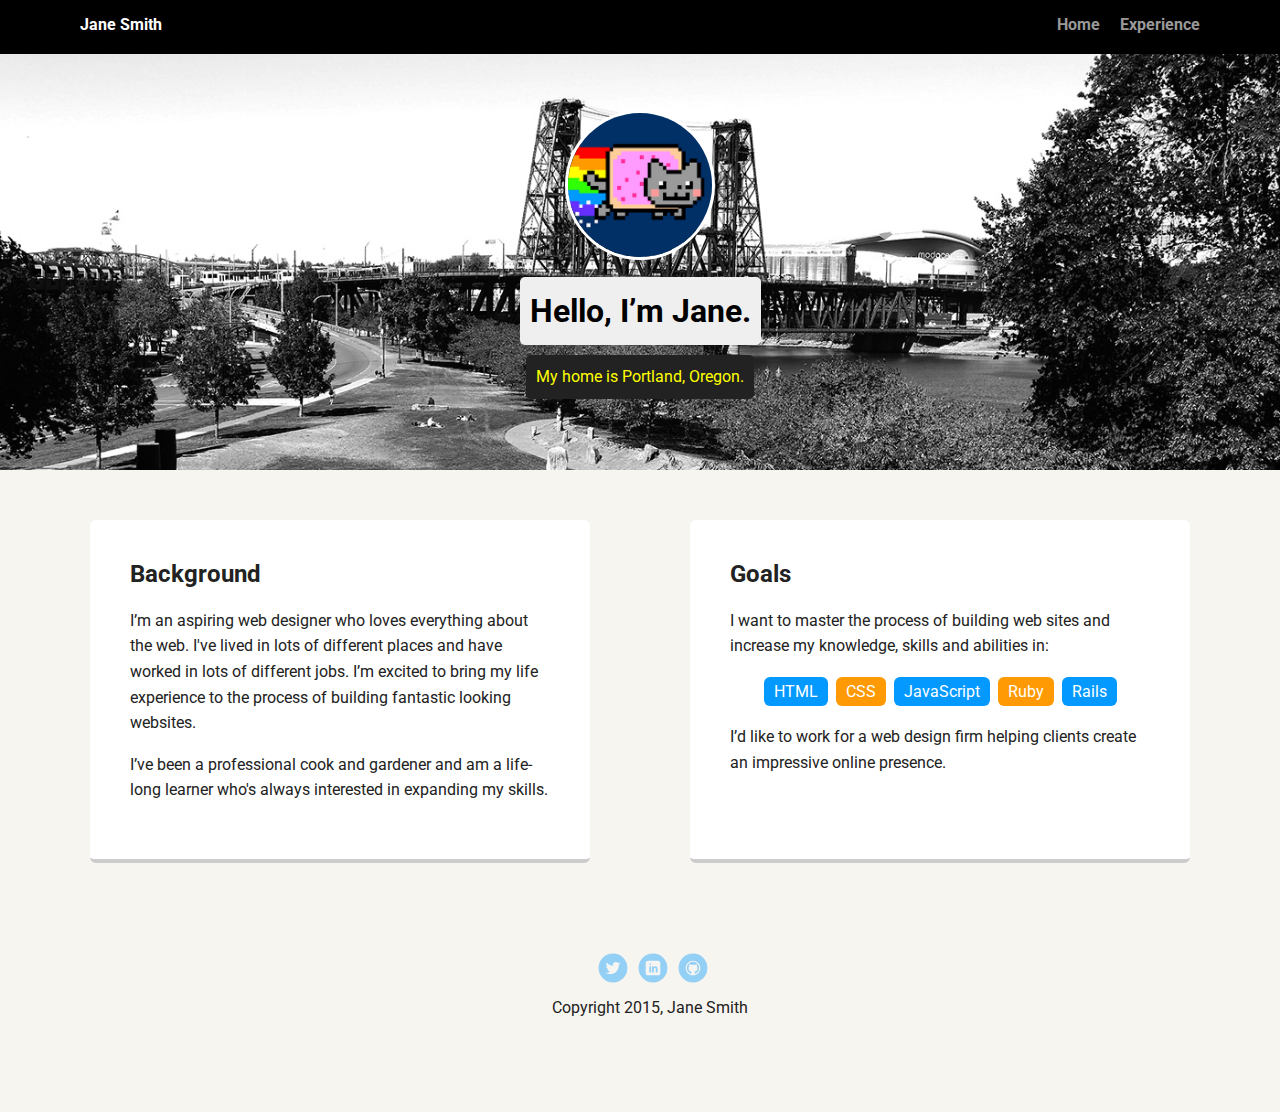
==== index.html @ 34c68e95 "portfoliopic added" ====
<!doctype html>
<html lang="en">
<head>
  <meta charset="utf-8">
  <title>Jane Smith's Profile</title>
  <meta name="viewport" content="width=device-width, initial-scale=1.0">
  <link rel="stylesheet" href="styles.css">
  <link href="https://fonts.googleapis.com/css?family=Muli%7CRoboto:400,300,500,700,900" rel="stylesheet"></head>
  <body>

    <div class="main-nav">
        <ul class="nav">
          <li class="name">Jane Smith</li>
          <li><a href="#">Home</a></li>
          <li><a href="#">Experience</a></li>
        </ul>
    </div>

    <header>
      <img src="images/me.png" alt="Drawing of Jane Smith" class="profile-image">
      <h1 class="tag name">Hello, I’m Jane.</h1>
      <p class="tag location">My home is Portland, Oregon.</p>
    </header>

    <main class="flex">
      <div class="card">
        <h2>Background</h2>
        <p>I’m an aspiring web designer who loves everything about the web. I've lived in lots of different places and have worked in lots of different jobs. I’m excited to bring my life experience to the process of building fantastic looking websites.</p>
        <p>I’ve been a professional cook and gardener and am a life-long learner who's always interested in expanding my skills.</p>
      </div> 

      <div class="card">
        <h2>Goals</h2>
        <p>I want to master the process of building web sites and increase my knowledge, skills and abilities in:</p>
        <ul class="skills">
          <li>HTML</li>
          <li>CSS</li>
          <li>JavaScript</li>
          <li>Ruby</li>
          <li>Rails</li>
        </ul>
        <p>I’d like to work for a web design firm helping clients create an impressive online presence.</p>
      </div> 

    </main>
    <footer>
      <ul>
        <li><a href="#" class="social twitter">Twitter</a></li>
        <li><a href="#" class="social linkedin">LinkedIn</a></li>
        <li><a href="#" class="social github">Github</a></li>
      </ul>
      <p class="copyright">Copyright 2015, Jane Smith</p>
    </footer>
  </body>
  </html>
---- styles.css ----
/* Global Layout Set-up */
* { 
  box-sizing: border-box;
}
  
body {
  margin: 0;
  padding: 0;
  text-align: center;
  font-family: 'Roboto', sans-serif;
  color: #222;
  background: #f7f5f0;
}
/* Link Styles */

a {
  text-decoration: none;
  color: #999;
}
a:hover {
  color: #6633ff;
}

/* Section Styles */

.main-nav {
  width: 100%;
  background: black;
  min-height: 30px;
  padding: 10px;
  position: fixed;
  text-align: center;
}
.nav {
  display: flex;
  justify-content: space-around;
  font-weight: 700;
  list-style-type: none;
  margin: 0 auto;
  padding: 0;
}

.nav .name {
    display: block;
    margin-right: auto;
    color: white;
}
.nav li {
  padding: 5px 10px 10px 10px;
}
.nav a {
  transition: all .5s;
}
.nav a:hover {
  color: white
}

header {
  text-align: center;
  background: url('images/portland.jpg') no-repeat top center ;
  background-size: cover;
  overflow: hidden;
  padding-top: 60px;
}
header {
  line-height: 1.5;
}
header .profile-image {
  margin-top: 50px;
  width: 150px;
  height: 150px;
  border-radius: 50%;
  border: 3px solid white;
  transition: all .5s;
}
header .profile-image:hover {
  transform: scale(1.2) rotate(5deg);
}
.tag {
  background-color: #efefef;
  color: black;
  padding: 10px;
  border-radius: 5px;
  display: table;
  margin: 10px auto;
} 
.location {
  background-color: #222;
  color: yellow;
}
.card {
  margin: 30px;
  padding: 20px 40px 40px;
  max-width: 500px;
  text-align: left;
  background: #fff;
  border-bottom: 4px solid #ccc;
  border-radius: 6px;
  transition: all .5s;
}
.card:hover {
  border-color: #ff99ff;
}

ul.skills {
  padding: 0;
  text-align: center;
}

.skills li {
  border-radius: 6px;
  display: inline-block;
  background: #ff9904;
  color: white;
  padding: 5px 10px;
  margin: 2px;
}

.skills li:nth-child(odd) {
  background: #0399ff;
}

footer {
  width: 100%;
  min-height: 30px;
  padding: 20px 0 40px 20px;
}

footer .copyright {
  top: -8px;
  font-size: .75em;
}

footer ul {
  list-style-type: none;
  margin: 0;
  padding: 0;
}

footer ul li {
  display: inline-block;
}

a.social {
  display: inline-block;
  text-indent: -9999px;
  margin-left: 5px;
  width: 30px;
  height: 30px;
  background-size: 30px 30px;
  opacity: .4;
  transition: all .5s;
}
a.twitter {
  background-image: url(images/twitter.svg);
}
a.linkedin {
  background-image: url(images/linkedin.svg);
}
a.github {
  background-image: url(images/github.svg);
}
a.social:hover {
  opacity: 1;
}
.clearfix {
  clear: both;
}

/* Styles for larger screens */
@media screen and (min-width: 720px) {
  
  .flex {
      display: -ms-flexbox;      /* TWEENER - IE 10 */
      display: flex; 
      max-width: 1200px;
      -ms-flex-pack: distribute;
      justify-content: space-around;
      margin: 0 auto;
  }

  header {
    min-height: 470px;
  }

  .nav {
    max-width: 1200px;
    padding: 0 30px;
  }


  main {
    padding-top: 20px;
  }

  main p {
    line-height: 1.6em;
  }

  footer {
    font-size: 1.3em;
    max-width: 1200px;
    margin: 40px auto;
  }

}
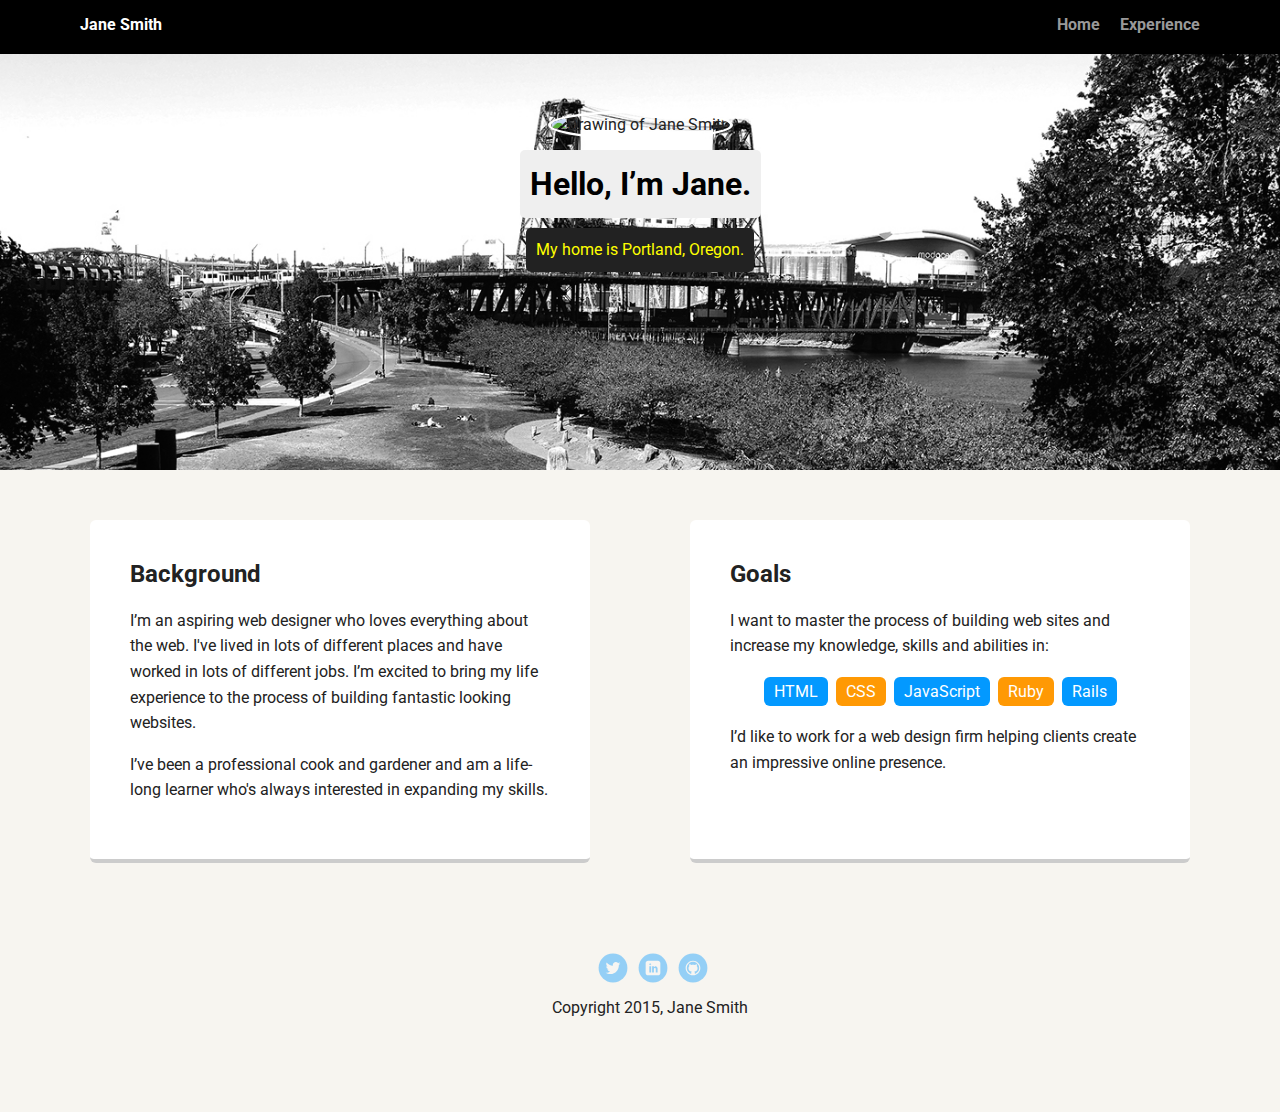
==== commit 4be9500c: "replacing photo" ====
--- a/index.html
+++ b/index.html
@@ -17,7 +17,7 @@
     </div>
 
     <header>
-      <img src="images/me.png" alt="Drawing of Jane Smith" class="profile-image">
+      <img src="images/portfoliopic.png" alt="Drawing of Jane Smith" class="profile-image">
       <h1 class="tag name">Hello, I’m Jane.</h1>
       <p class="tag location">My home is Portland, Oregon.</p>
     </header>
@@ -27,7 +27,7 @@
         <h2>Background</h2>
         <p>I’m an aspiring web designer who loves everything about the web. I've lived in lots of different places and have worked in lots of different jobs. I’m excited to bring my life experience to the process of building fantastic looking websites.</p>
         <p>I’ve been a professional cook and gardener and am a life-long learner who's always interested in expanding my skills.</p>
-      </div> 
+      </div>
 
       <div class="card">
         <h2>Goals</h2>
@@ -40,7 +40,7 @@
           <li>Rails</li>
         </ul>
         <p>I’d like to work for a web design firm helping clients create an impressive online presence.</p>
-      </div> 
+      </div>
 
     </main>
     <footer>
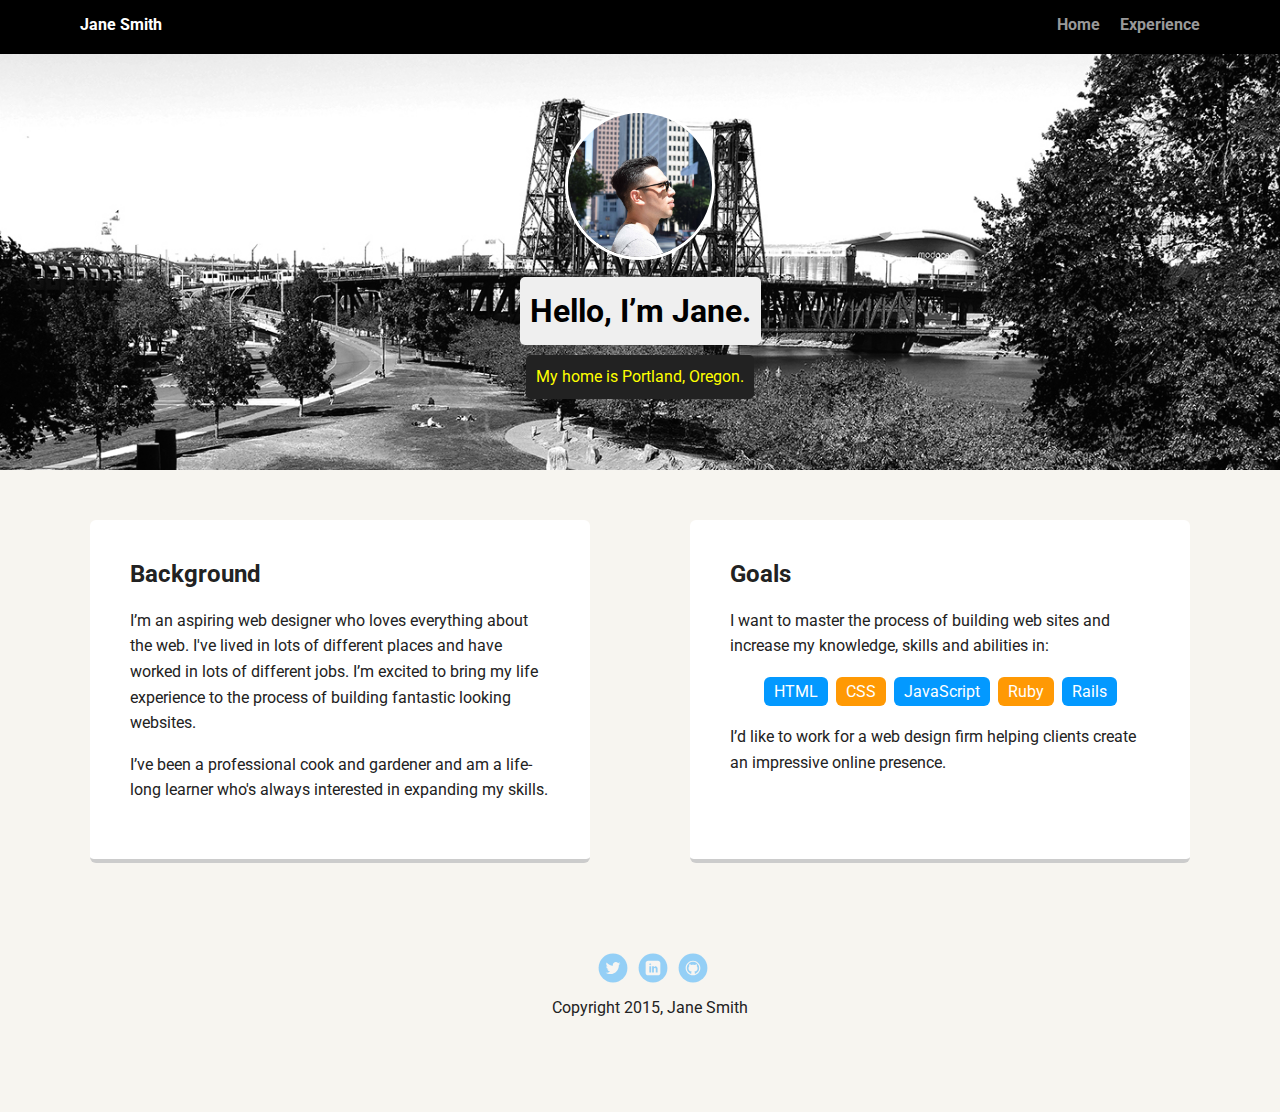
==== commit bbc19e8c: "potfoliopic.jpg" ====
--- a/index.html
+++ b/index.html
@@ -17,7 +17,7 @@
     </div>
 
     <header>
-      <img src="images/portfoliopic.png" alt="Drawing of Jane Smith" class="profile-image">
+      <img src="images/portfoliopic.jpg" alt="Drawing of Jane Smith" class="profile-image">
       <h1 class="tag name">Hello, I’m Jane.</h1>
       <p class="tag location">My home is Portland, Oregon.</p>
     </header>
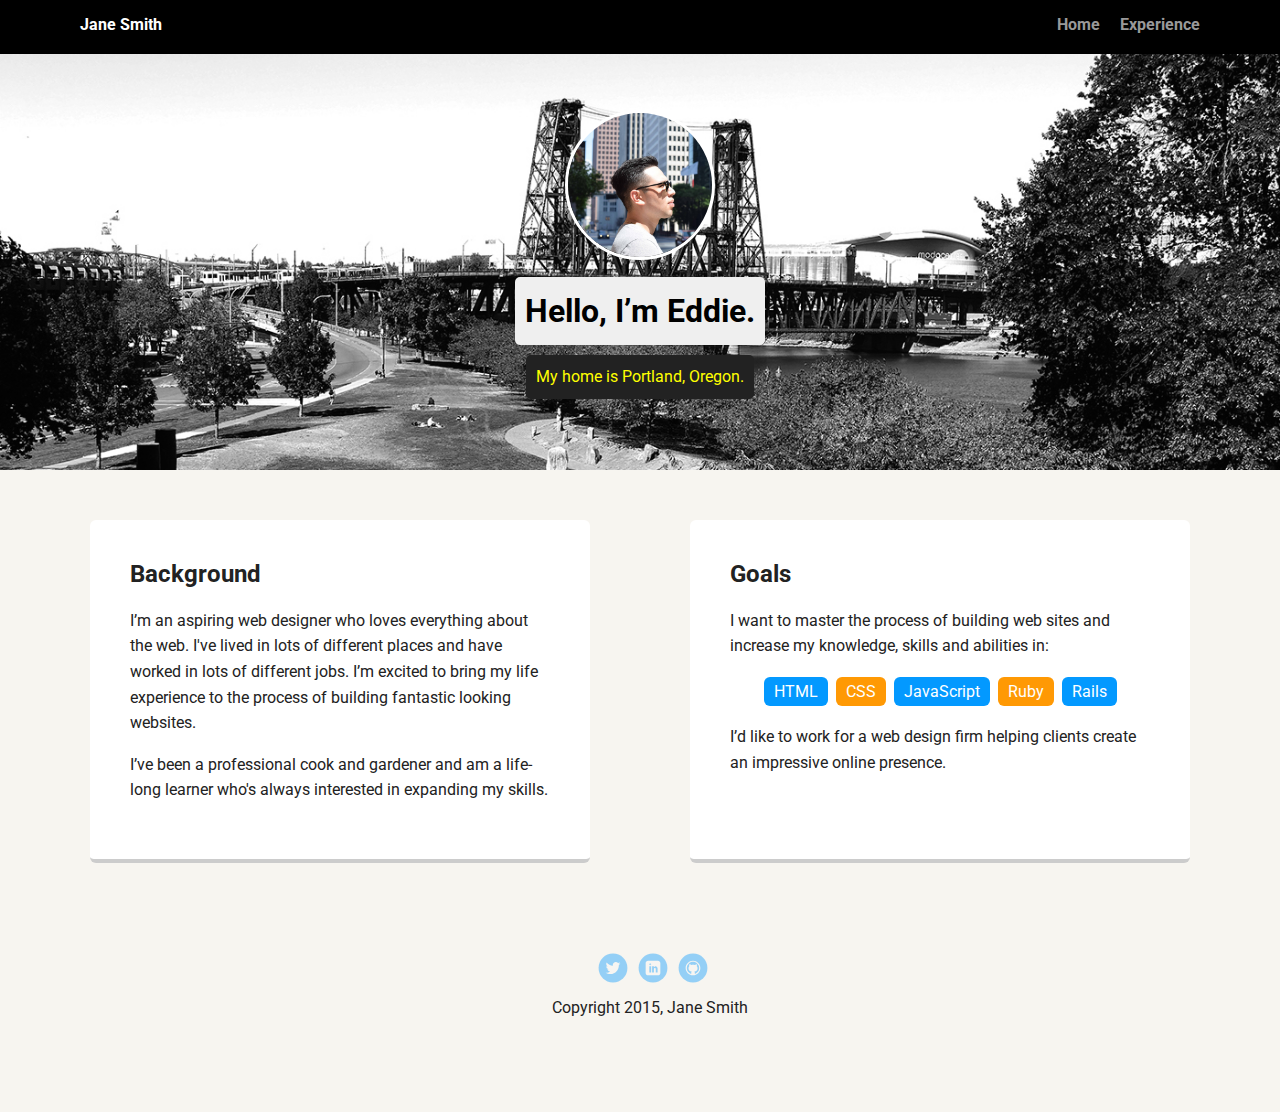
==== commit 40720b59: "Change the name" ====
--- a/index.html
+++ b/index.html
@@ -18,7 +18,7 @@
 
     <header>
       <img src="images/portfoliopic.jpg" alt="Drawing of Jane Smith" class="profile-image">
-      <h1 class="tag name">Hello, I’m Jane.</h1>
+      <h1 class="tag name">Hello, I’m Eddie.</h1>
       <p class="tag location">My home is Portland, Oregon.</p>
     </header>
 
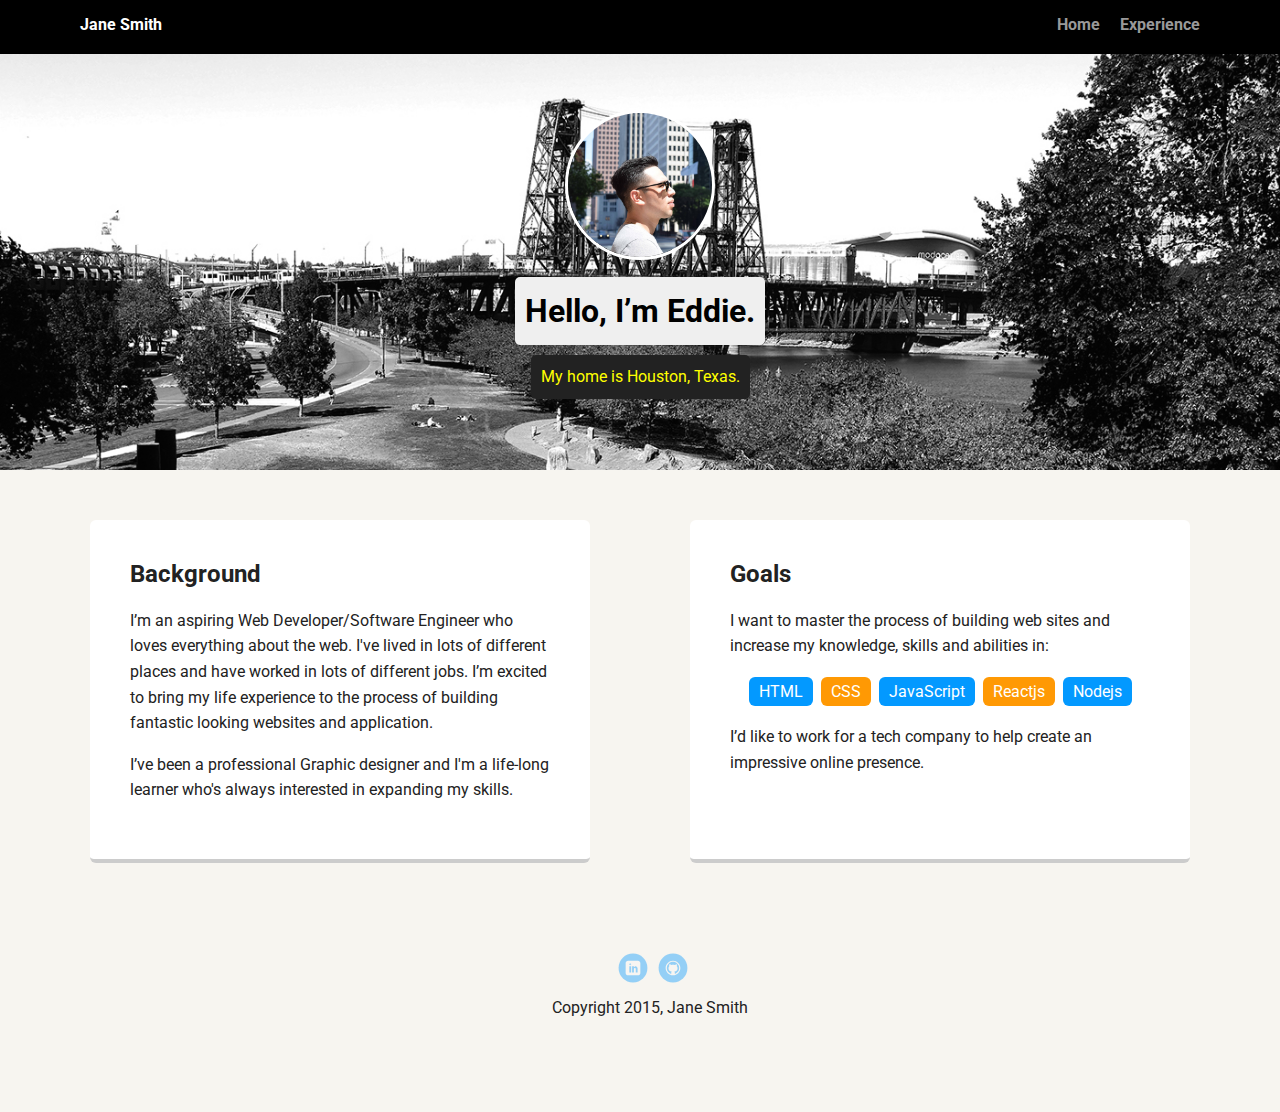
==== commit 8fa78e86: "updated content" ====
--- a/index.html
+++ b/index.html
@@ -19,14 +19,14 @@
     <header>
       <img src="images/portfoliopic.jpg" alt="Drawing of Jane Smith" class="profile-image">
       <h1 class="tag name">Hello, I’m Eddie.</h1>
-      <p class="tag location">My home is Portland, Oregon.</p>
+      <p class="tag location">My home is Houston, Texas.</p>
     </header>
 
     <main class="flex">
       <div class="card">
         <h2>Background</h2>
-        <p>I’m an aspiring web designer who loves everything about the web. I've lived in lots of different places and have worked in lots of different jobs. I’m excited to bring my life experience to the process of building fantastic looking websites.</p>
-        <p>I’ve been a professional cook and gardener and am a life-long learner who's always interested in expanding my skills.</p>
+        <p>I’m an aspiring Web Developer/Software Engineer who loves everything about the web. I've lived in lots of different places and have worked in lots of different jobs. I’m excited to bring my life experience to the process of building fantastic looking websites and application.</p>
+        <p>I’ve been a professional Graphic designer and I'm a life-long learner who's always interested in expanding my skills.</p>
       </div>
 
       <div class="card">
@@ -36,18 +36,17 @@
           <li>HTML</li>
           <li>CSS</li>
           <li>JavaScript</li>
-          <li>Ruby</li>
-          <li>Rails</li>
+          <li>Reactjs</li>
+          <li>Nodejs</li>
         </ul>
-        <p>I’d like to work for a web design firm helping clients create an impressive online presence.</p>
+        <p>I’d like to work for a tech company to help create an impressive online presence.</p>
       </div>
 
     </main>
     <footer>
       <ul>
-        <li><a href="#" class="social twitter">Twitter</a></li>
-        <li><a href="#" class="social linkedin">LinkedIn</a></li>
-        <li><a href="#" class="social github">Github</a></li>
+        <li><a href="https://github.com/eddiej94" class="social linkedin">LinkedIn</a></li>
+        <li><a href="https://www.linkedin.com/in/eddie-juarez-029164100/" class="social github">Github</a></li>
       </ul>
       <p class="copyright">Copyright 2015, Jane Smith</p>
     </footer>
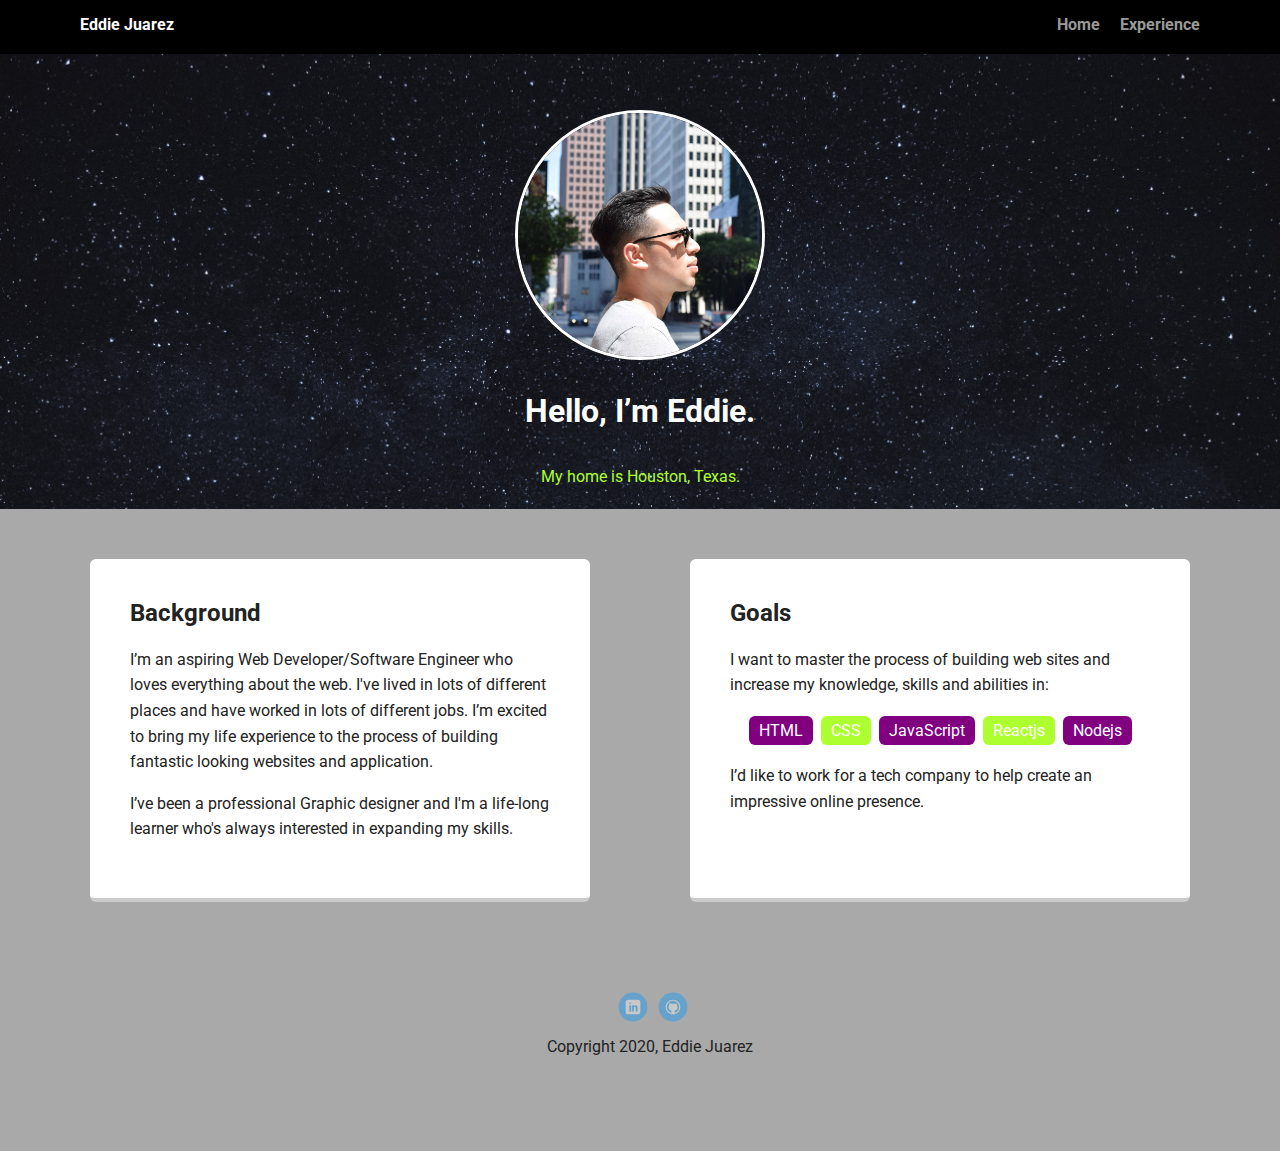
==== commit f0fc35f9: "applied new css" ====
--- a/index.html
+++ b/index.html
@@ -2,7 +2,7 @@
 <html lang="en">
 <head>
   <meta charset="utf-8">
-  <title>Jane Smith's Profile</title>
+  <title>Eddie Juarez's Profile</title>
   <meta name="viewport" content="width=device-width, initial-scale=1.0">
   <link rel="stylesheet" href="styles.css">
   <link href="https://fonts.googleapis.com/css?family=Muli%7CRoboto:400,300,500,700,900" rel="stylesheet"></head>
@@ -10,17 +10,18 @@
 
     <div class="main-nav">
         <ul class="nav">
-          <li class="name">Jane Smith</li>
-          <li><a href="#">Home</a></li>
-          <li><a href="#">Experience</a></li>
+          <li class="name">Eddie Juarez</li>
+          <li><a href="index.html">Home</a></li>
+          <li><a href="experience.html">Experience</a></li>
         </ul>
     </div>
 
-    <header>
-      <img src="images/portfoliopic.jpg" alt="Drawing of Jane Smith" class="profile-image">
+   <header>
+      <img src="images/portfoliopic.jpg" alt="Photo of Eddie Juarez" class="profile-image">
       <h1 class="tag name">Hello, I’m Eddie.</h1>
       <p class="tag location">My home is Houston, Texas.</p>
     </header>
+
 
     <main class="flex">
       <div class="card">
@@ -48,7 +49,7 @@
         <li><a href="https://github.com/eddiej94" class="social linkedin">LinkedIn</a></li>
         <li><a href="https://www.linkedin.com/in/eddie-juarez-029164100/" class="social github">Github</a></li>
       </ul>
-      <p class="copyright">Copyright 2015, Jane Smith</p>
+      <p class="copyright">Copyright 2020, Eddie Juarez</p>
     </footer>
   </body>
   </html>
--- a/styles.css
+++ b/styles.css
@@ -9,7 +9,7 @@
   text-align: center;
   font-family: 'Roboto', sans-serif;
   color: #222;
-  background: #f7f5f0;
+  background: darkgrey;
 }
 /* Link Styles */
 
@@ -57,7 +57,7 @@
 
 header {
   text-align: center;
-  background: url('images/portland.jpg') no-repeat top center ;
+  background: url('images/space.jpg') no-repeat top center ;
   background-size: cover;
   overflow: hidden;
   padding-top: 60px;
@@ -67,26 +67,24 @@
 }
 header .profile-image {
   margin-top: 50px;
-  width: 150px;
-  height: 150px;
+  width: 250px;
+  height: 250px;
   border-radius: 50%;
   border: 3px solid white;
   transition: all .5s;
 }
 header .profile-image:hover {
-  transform: scale(1.2) rotate(5deg);
+  transform: scale(1.2) rotate(360deg);
 }
 .tag {
-  background-color: #efefef;
-  color: black;
+  color: white;
   padding: 10px;
   border-radius: 5px;
   display: table;
   margin: 10px auto;
 } 
 .location {
-  background-color: #222;
-  color: yellow;
+  color: greenyellow;
 }
 .card {
   margin: 30px;
@@ -99,7 +97,22 @@
   transition: all .5s;
 }
 .card:hover {
-  border-color: #ff99ff;
+  border-color: greenyellow;
+}
+
+.card2 {
+  margin: 30px;
+  padding: 20px 40px 40px;
+  max-width: 1000px;
+  text-align: left;
+  background: #fff;
+  border-bottom: 4px solid #ccc;
+  border-radius: 6px;
+  transition: all .5s;
+}
+
+.card2:hover {
+  border-color: greenyellow;
 }
 
 ul.skills {
@@ -110,14 +123,14 @@
 .skills li {
   border-radius: 6px;
   display: inline-block;
-  background: #ff9904;
+  background: greenyellow;
   color: white;
   padding: 5px 10px;
   margin: 2px;
 }
 
 .skills li:nth-child(odd) {
-  background: #0399ff;
+  background: purple;
 }
 
 footer {
@@ -202,6 +215,8 @@
     max-width: 1200px;
     margin: 40px auto;
   }
-
-}
-
+    
+    
+
+}
+
